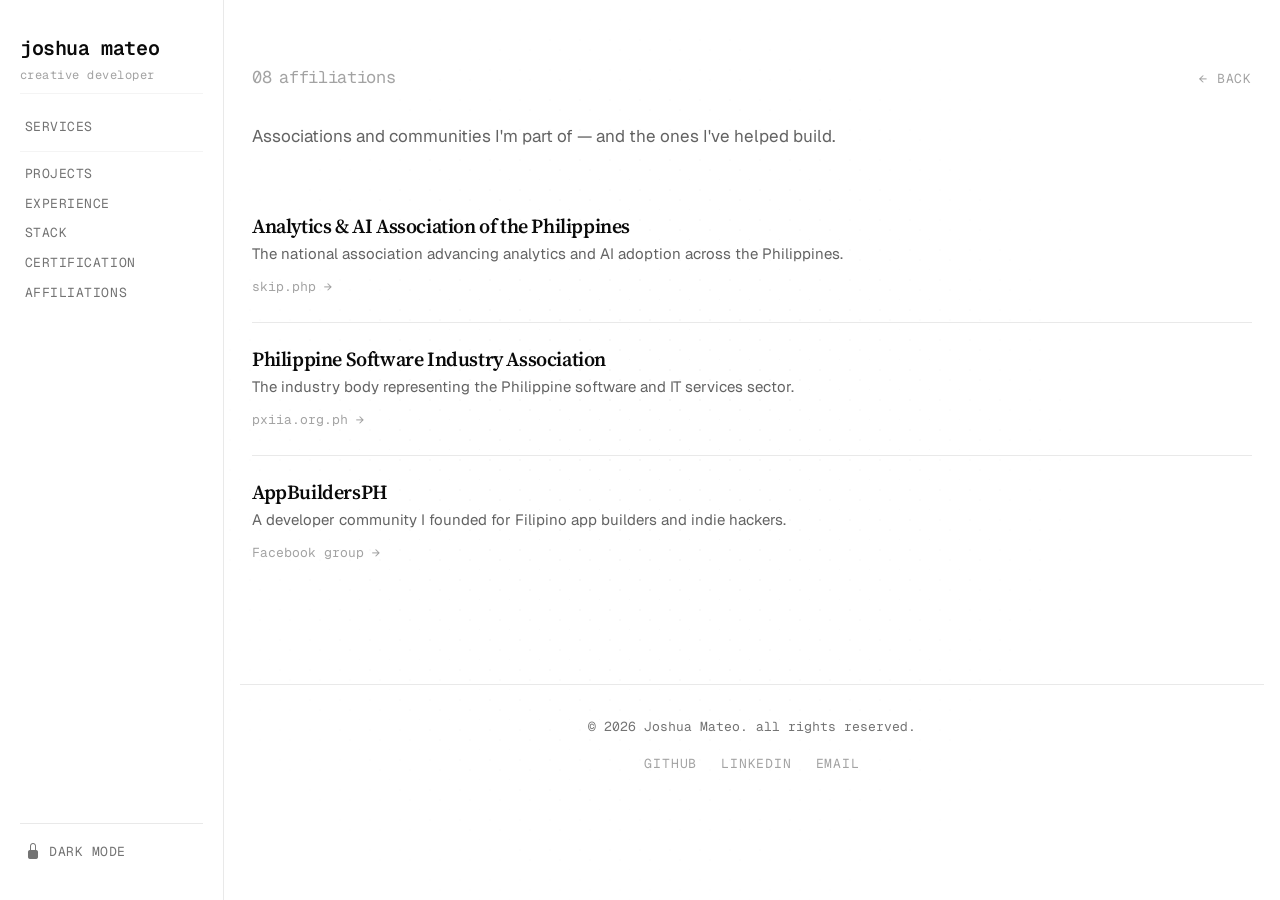
==== affiliations.html @ 013f0889 "Initial commit" ====
<!DOCTYPE html>
<html lang="en" data-bs-theme="light">
<head>
    <meta charset="UTF-8" />
    <meta name="viewport" content="width=device-width, initial-scale=1.0" />
    <title>Affiliations — Joshua Mateo</title>

    <!-- Bootstrap 5 CSS (CDN) -->
    <link href="https://cdn.jsdelivr.net/npm/bootstrap@5.3.2/dist/css/bootstrap.min.css" rel="stylesheet" />
    <!-- Bootstrap Icons -->
    <link href="https://cdn.jsdelivr.net/npm/bootstrap-icons@1.11.3/font/bootstrap-icons.css" rel="stylesheet" />
    <!-- Google Fonts -->
    <link href="https://fonts.googleapis.com/css2?family=Geist:wght@400;500;600&family=Geist+Mono:wght@400;500&family=Source+Serif+4:wght@400;500;600&display=swap" rel="stylesheet" />

    <!-- Custom CSS -->
    <link href="./style.css" rel="stylesheet" />

    <style>
        /* Affiliations page specific styles */
        .affiliation-item {
            padding: 1.5rem 0;
            border-bottom: 1px solid var(--gray-200);
        }
        .affiliation-item:last-child {
            border-bottom: none;
        }
        .affiliation-item h3 {
            font-family: var(--font-serif);
            font-size: var(--text-xl);
            font-weight: 600;
            margin-bottom: 0.25rem;
            color: var(--ink);
        }
        .affiliation-item p {
            color: var(--gray-600);
            font-size: var(--text-base);
            margin-bottom: 0.5rem;
            max-width: 600px;
        }
        .affiliation-item .aff-link {
            font-family: var(--font-mono);
            font-size: var(--text-sm);
            color: var(--gray-400);
            text-decoration: none;
            transition: color 0.15s ease;
        }
        .affiliation-item .aff-link:hover {
            color: var(--ink);
            text-decoration: underline;
        }
        [data-bs-theme="dark"] .affiliation-item {
            border-bottom-color: var(--gray-200);
        }
        [data-bs-theme="dark"] .affiliation-item p {
            color: var(--gray-500);
        }
    </style>
</head>
<body>

    <!-- ============================================================
    SKIP LINK
    ============================================================ -->
    <a href="#main-content" class="skip-link">Skip to content</a>

    <!-- ============================================================
    SIDEBAR NAVIGATION – LOADED FROM navbar.html
    ============================================================ -->
    <div id="navbar-container"></div>

    <!-- ============================================================
    MOBILE HEADER (visible <1024px)
    ============================================================ -->
    <header class="mobile-header d-lg-none">
        <div class="header-inner">
            <button class="hamburger" id="hamburgerBtn" aria-label="Toggle navigation">
                <span></span>
                <span></span>
                <span></span>
            </button>
            <span class="header-brand">Joshua Mateo</span>
        </div>
    </header>

    <!-- ============================================================
    MOBILE MENU OVERLAY (left-aligned) – clean, no numbers
    ============================================================ -->
    <div class="mobile-menu" id="mobileMenu">
        <div class="mobile-menu-inner">
            <div class="mobile-brand">
                <span class="brand-name">Joshua Mateo</span>
                <span class="brand-sub">creative developer</span>
            </div>
            <hr class="mobile-divider" />
            <a href="./index.html#about" class="nav-link" data-section="about">ABOUT</a>
            <a href="./index.html#resources" class="nav-link" data-section="resources">RESOURCES</a>
            <a href="./index.html#collabs" class="nav-link" data-section="collabs">COLLABS</a>
            <a href="./index.html#consulting" class="nav-link" data-section="consulting">CONSULTING</a>
            <hr class="mobile-divider" />
            <a href="./projects.html" class="nav-link" data-section="projects">PROJECTS</a>
            <a href="./experience.html" class="nav-link" data-section="experience">EXPERIENCE</a>
            <a href="./stack.html" class="nav-link" data-section="stack">STACK</a>
            <a href="./certifications.html" class="nav-link" data-section="certifications">CERTIFICATION</a>
            <a href="./affiliations.html" class="nav-link active" data-section="affiliations">AFFILIATIONS</a>
            <hr class="mobile-divider" />
            <button class="mobile-theme-toggle" id="mobileThemeToggle" aria-label="Toggle dark mode">
                <i class="bi bi-lock-fill" id="mobileThemeIcon"></i>
                <span class="ms-2">DARK MODE</span>
            </button>
        </div>
    </div>

    <!-- ============================================================
    MAIN CONTENT
    ============================================================ -->
    <main id="main-content" class="main-content">

        <section id="affiliations-page" class="section">
            <div class="container">
                <div class="section-header">
                    <span class="section-number">08</span>
                    <span class="section-title">affiliations</span>
                    <a href="./index.html#affiliations" class="section-link ms-auto">← BACK</a>
                </div>

                <div class="animate-in">
                    <p class="lead-bio" style="max-width: 720px; margin-bottom: 2.5rem;">
                        Associations and communities I'm part of — and the ones I've helped build.
                    </p>

                    <!-- Affiliation 1 -->
                    <div class="affiliation-item">
                        <h3>Analytics &amp; AI Association of the Philippines</h3>
                        <p>
                            The national association advancing analytics and AI adoption across the Philippines.
                        </p>
                        <a href="#" class="aff-link">skip.php →</a>
                    </div>

                    <!-- Affiliation 2 -->
                    <div class="affiliation-item">
                        <h3>Philippine Software Industry Association</h3>
                        <p>
                            The industry body representing the Philippine software and IT services sector.
                        </p>
                        <a href="#" class="aff-link">pxiia.org.ph →</a>
                    </div>

                    <!-- Affiliation 3 -->
                    <div class="affiliation-item">
                        <h3>AppBuildersPH</h3>
                        <p>
                            A developer community I founded for Filipino app builders and indie hackers.
                        </p>
                        <a href="#" class="aff-link">Facebook group →</a>
                    </div>

                </div>
            </div>
        </section>

        <!-- ============================================================
        FOOTER
        ============================================================ -->
        <footer class="site-footer">
            <div class="container">
                <p class="footer-text">© 2026 Joshua Mateo. all rights reserved.</p>
                <div class="footer-links">
                    <a href="https://github.com/Wieze" target="_blank" class="footer-link">github</a>
                    <a href="https://www.linkedin.com/in/joshua-joel-mateo-208509399/" target="_blank" class="footer-link">linkedin</a>
                    <a href="mailto:mateojoshuajoel@gmail.com" class="footer-link">email</a>
                </div>
            </div>
        </footer>

    </main>

    <!-- Bootstrap JS Bundle (CDN) -->
    <script src="https://cdn.jsdelivr.net/npm/bootstrap@5.3.2/dist/js/bootstrap.bundle.min.js"></script>
    <!-- Custom JavaScript -->
    <script src="./script.js"></script>

    <!-- ============================================================
    LOAD SIDEBAR FROM navbar.html
    ============================================================ -->
    <script>
        document.addEventListener('DOMContentLoaded', function() {
            fetch('./navbar.html')
                .then(response => response.text())
                .then(data => {
                    document.getElementById('navbar-container').innerHTML = data;
                    if (typeof window.reinitTheme === 'function') {
                        window.reinitTheme();
                    }
                })
                .catch(error => console.error('Error loading navbar:', error));
        });
    </script>

</body>
</html>
---- style.css ----
/* ============================================================
   Design Tokens (CSS Variables)
   ============================================================ */
:root {
    --background: #ffffff;
    --ink: #0a0a0a;
    --gray-50: #fafafa;
    --gray-100: #f5f5f5;
    --gray-200: #e9e9e9;
    --gray-300: #d4d4d4;
    --gray-400: #a3a3a3;
    --gray-500: #737373;
    --gray-600: #636363;
    --gray-700: #535353;
    --gray-800: #434343;
    --gray-900: #333333;
    --gray-950: #1a1a1a;

    --background-dark: #0c0c0f;
    --ink-dark: #f4f4f5;
    --gray-50-dark: #18181b;
    --gray-100-dark: #1e1e22;
    --gray-200-dark: #2a2a30;
    --gray-300-dark: #3a3a42;
    --gray-400-dark: #8a8a92;
    --gray-500-dark: #a0a0a8;
    --gray-600-dark: #b0b0b8;
    --gray-700-dark: #c0c0c8;
    --gray-800-dark: #d0d0d8;
    --gray-900-dark: #e0e0e8;
    --gray-950-dark: #f0f0f8;

    --font-body: 'Geist', system-ui, sans-serif;
    --font-mono: 'Geist Mono', ui-monospace, monospace;
    --font-display: 'Geist Pixel', 'Geist Mono', monospace;
    --font-serif: 'Source Serif 4', Georgia, serif;

    --text-xs: 0.75rem;
    --text-sm: 0.8125rem;
    --text-base: 0.9375rem;
    --text-lg: 1.0625rem;
    --text-xl: 1.25rem;
    --text-2xl: 1.5rem;
    --text-3xl: 1.875rem;
    --text-5xl: 3rem;
}

/* Dark mode */
.dark {
    --background: var(--background-dark);
    --ink: var(--ink-dark);
    --gray-50: var(--gray-50-dark);
    --gray-100: var(--gray-100-dark);
    --gray-200: var(--gray-200-dark);
    --gray-300: var(--gray-300-dark);
    --gray-400: var(--gray-400-dark);
    --gray-500: var(--gray-500-dark);
    --gray-600: var(--gray-600-dark);
    --gray-700: var(--gray-700-dark);
    --gray-800: var(--gray-800-dark);
    --gray-900: var(--gray-900-dark);
    --gray-950: var(--gray-950-dark);
}

/* ============================================================
   Reset & Base
   ============================================================ */
*,
*::before,
*::after {
    box-sizing: border-box;
    margin: 0;
    padding: 0;
}

html {
    font-size: 16px;
    scroll-behavior: smooth;
}

body {
    font-family: var(--font-body);
    font-size: var(--text-base);
    line-height: 1.6;
    background-color: var(--background);
    color: var(--ink);
    min-height: 100vh;
    transition: background-color 0.5s, color 0.5s;
}

body::before {
    content: '';
    position: fixed;
    inset: 0;
    pointer-events: none;
    background-image:
        radial-gradient(circle at 10px 10px, var(--ink) 1px, transparent 1px),
        radial-gradient(circle at 20px 20px, var(--ink) 1px, transparent 1px),
        radial-gradient(circle at 30px 30px, var(--ink) 1px, transparent 1px);
    background-size: 30px 30px;
    opacity: 0.03;
    z-index: -1;
    mask-image: radial-gradient(circle at center, black 0%, transparent 70%);
    transition: opacity 0.5s;
}

.dark body::before {
    background-image:
        radial-gradient(circle at 10px 10px, var(--ink-dark) 1px, transparent 1px),
        radial-gradient(circle at 20px 20px, var(--ink-dark) 1px, transparent 1px),
        radial-gradient(circle at 30px 30px, var(--ink-dark) 1px, transparent 1px);
    opacity: 0.02;
}

h1,
h2,
h3,
h4,
h5,
h6 {
    font-weight: 600;
    line-height: 1.2;
    letter-spacing: -0.02em;
}

h1 {
    font-size: var(--text-5xl);
    font-family: var(--font-display);
    text-transform: lowercase;
    letter-spacing: -0.03em;
}

h2 {
    font-size: var(--text-2xl);
    font-family: var(--font-serif);
}

a {
    color: var(--ink);
    text-decoration: underline;
    text-underline-offset: 2px;
    text-decoration-thickness: 0.5px;
    transition: text-decoration-thickness 0.2s;
}

a:hover {
    text-decoration-thickness: 1px;
}

.label {
    font-family: var(--font-mono);
    font-size: var(--text-xs);
    text-transform: uppercase;
    letter-spacing: 0.0625em;
    font-weight: 500;
}

.label-muted {
    color: var(--gray-400);
}

/* ============================================================
   Skip Link
   ============================================================ */
.skip-link {
    position: absolute;
    top: -40px;
    left: 0;
    background: var(--background);
    color: var(--ink);
    padding: 0.25rem 0.5rem;
    border-radius: 4px;
    z-index: 1000;
    transition: top 0.2s;
}

.skip-link:focus {
    top: 0;
}

/* ============================================================
   SIDEBAR NAVIGATION – compressed, clean
   ============================================================ */
.sidebar-nav {
    position: fixed;
    left: 0;
    top: 0;
    height: 100vh;
    width: 14rem;
    background-color: var(--background);
    border-right: 1px solid var(--gray-200);
    padding: 2rem 1.25rem;
    display: flex;
    flex-direction: column;
    z-index: 1000;
    transition: background-color 0.5s, border-color 0.5s;
    overflow-y: auto;
}

/* Brand */
.sidebar-brand {
    margin-bottom: 0.75rem;
}

.brand-name {
    font-family: var(--font-display);
    font-size: var(--text-xl);
    font-weight: 600;
    letter-spacing: -0.02em;
    display: block;
    text-transform: lowercase;
}

.brand-sub {
    font-family: var(--font-mono);
    font-size: var(--text-xs);
    color: var(--gray-400);
    display: block;
    margin-top: 0.1rem;
    text-transform: lowercase;
    letter-spacing: 0.04em;
}

.sidebar-divider {
    border: none;
    border-top: 1px solid var(--gray-200);
    margin: 0.5rem 0;
    opacity: 0.5;
}

/* Navigation links – compressed */
.sidebar-links {
    display: flex;
    flex-direction: column;
    gap: 0.15rem;
}

.sidebar-links .nav-link {
    font-family: var(--font-mono);
    font-size: var(--text-sm);
    letter-spacing: 0.04em;
    color: var(--gray-500);
    text-decoration: none;
    padding: 0.2rem 0.3rem;
    border-radius: 3px;
    transition: background-color 0.2s, color 0.2s;
    display: block;
    text-transform: uppercase;
}

.sidebar-links .nav-link:hover {
    background-color: var(--gray-50);
    color: var(--ink);
}

.sidebar-links .nav-link.active {
    color: var(--ink);
    background-color: var(--gray-50);
    position: relative;
}

.sidebar-links .nav-link.active::before {
    content: '';
    position: absolute;
    left: -0.5rem;
    top: 50%;
    transform: translateY(-50%);
    width: 2px;
    height: 0.9rem;
    background-color: var(--ink);
}

.primary-links {
    margin-bottom: 0.1rem;
}

.secondary-links {
    margin-top: 0.1rem;
}

/* Sidebar footer – only dark mode toggle */
.sidebar-footer {
    margin-top: auto;
    padding-top: 0.75rem;
    border-top: 1px solid var(--gray-200);
}

.sidebar-theme-toggle {
    background: none;
    border: none;
    color: var(--gray-500);
    font-family: var(--font-mono);
    font-size: var(--text-sm);
    letter-spacing: 0.04em;
    display: flex;
    align-items: center;
    padding: 0.2rem 0.3rem;
    border-radius: 3px;
    cursor: pointer;
    transition: background-color 0.2s, color 0.2s;
    width: 100%;
    text-transform: uppercase;
}

.sidebar-theme-toggle:hover {
    background-color: var(--gray-50);
    color: var(--ink);
}

.sidebar-theme-toggle i {
    font-size: 1rem;
}

/* ============================================================
   Mobile Header & Hamburger
   ============================================================ */
.mobile-header {
    position: fixed;
    top: 0;
    left: 0;
    right: 0;
    height: 3.5rem;
    background-color: var(--background);
    border-bottom: 1px solid var(--gray-200);
    z-index: 1000;
    display: flex;
    align-items: center;
    padding: 0 1rem;
    transition: background-color 0.5s, border-color 0.5s;
}

.header-inner {
    display: flex;
    align-items: center;
    gap: 1rem;
    width: 100%;
}

.hamburger {
    display: flex;
    flex-direction: column;
    gap: 4px;
    background: none;
    border: none;
    cursor: pointer;
    padding: 0.25rem;
}

.hamburger span {
    display: block;
    width: 1.5rem;
    height: 2px;
    background-color: var(--ink);
    transition: transform 0.3s, opacity 0.3s;
}

.hamburger.open span:nth-child(1) {
    transform: translateY(6px) rotate(45deg);
}

.hamburger.open span:nth-child(2) {
    opacity: 0;
}

.hamburger.open span:nth-child(3) {
    transform: translateY(-6px) rotate(-45deg);
}

.header-brand {
    font-family: var(--font-mono);
    font-size: var(--text-sm);
    text-transform: uppercase;
    letter-spacing: 0.0625em;
    color: var(--ink);
    font-weight: 500;
}

/* ============================================================
   Mobile Menu Overlay
   ============================================================ */
.mobile-menu {
    position: fixed;
    top: 0;
    left: 0;
    right: 0;
    bottom: 0;
    background-color: var(--background);
    backdrop-filter: blur(8px);
    z-index: 999;
    display: flex;
    align-items: center;
    justify-content: flex-start;
    padding: 4rem 2rem;
    transform: translateY(-100%);
    transition: transform 0.35s cubic-bezier(0.16, 1, 0.3, 1);
}

.mobile-menu.active {
    transform: translateY(0);
}

.mobile-menu-inner {
    display: flex;
    flex-direction: column;
    gap: 1.5rem;
    align-items: flex-start;
    width: 100%;
    max-width: 20rem;
}

.mobile-brand {
    margin-bottom: 0.5rem;
}

.mobile-brand .brand-name {
    font-family: var(--font-display);
    font-size: var(--text-2xl);
    font-weight: 600;
    letter-spacing: -0.02em;
    display: block;
    text-transform: lowercase;
}

.mobile-brand .brand-sub {
    font-family: var(--font-mono);
    font-size: var(--text-sm);
    color: var(--gray-400);
    display: block;
}

.mobile-divider {
    width: 100%;
    border: none;
    border-top: 1px solid var(--gray-200);
    margin: 0.4rem 0;
    opacity: 0.4;
}

.mobile-menu .nav-link {
    font-family: var(--font-mono);
    font-size: var(--text-base);
    letter-spacing: 0.04em;
    color: var(--gray-500);
    text-decoration: none;
    padding: 0.2rem 0;
    display: block;
    text-transform: uppercase;
}

.mobile-menu .nav-link:hover,
.mobile-menu .nav-link.active {
    color: var(--ink);
}

.mobile-theme-toggle {
    background: none;
    border: none;
    color: var(--gray-500);
    font-family: var(--font-mono);
    font-size: var(--text-sm);
    letter-spacing: 0.04em;
    display: flex;
    align-items: center;
    gap: 0.5rem;
    padding: 0.2rem 0;
    cursor: pointer;
    transition: color 0.2s;
    text-transform: uppercase;
    margin-top: 0.25rem;
}

.mobile-theme-toggle:hover {
    color: var(--ink);
}

.mobile-theme-toggle i {
    font-size: 1rem;
}

/* ============================================================
   Main Content
   ============================================================ */
.main-content {
    margin-left: 14rem;
    padding: 0 1rem 2rem;
    transition: margin-left 0.3s;
}

@media (max-width: 1023px) {
    .sidebar-nav {
        display: none !important;
    }
    .main-content {
        margin-left: 0 !important;
        padding-top: 4.5rem;
    }
}

/* ============================================================
   Sections
   ============================================================ */
.section {
    padding: 4rem 0;
    border-bottom: 1px solid var(--gray-200);
}

.section:last-of-type {
    border-bottom: none;
}

.section-header {
    display: flex;
    align-items: baseline;
    gap: 0.5rem;
    margin-bottom: 2rem;
    font-family: var(--font-display);
    font-size: var(--text-lg);
    color: var(--gray-400);
    text-transform: lowercase;
    flex-wrap: wrap;
}

.section-number {
    font-family: var(--font-display);
    font-size: var(--text-lg);
    letter-spacing: -0.02em;
}

.section-title {
    font-family: var(--font-display);
    font-size: var(--text-lg);
    letter-spacing: -0.02em;
}

.section-link {
    font-family: var(--font-mono);
    font-size: var(--text-sm);
    text-transform: uppercase;
    letter-spacing: 0.0625em;
    color: var(--gray-400);
    text-decoration: none;
    margin-left: auto;
}

.section-link:hover {
    color: var(--ink);
}

/* ============================================================
   Profile Image (Black & White)
   ============================================================ */
.profile-image-wrapper {
    margin-bottom: 1.5rem;
    display: flex;
    justify-content: flex-start;
}

.profile-image {
    width: 120px;
    height: 120px;
    border-radius: 50%;
    object-fit: cover;
    filter: grayscale(100%);
    border: 2px solid var(--gray-200);
    transition: filter 0.3s ease, border-color 0.3s ease;
}

.profile-image:hover {
    filter: grayscale(0%);
    border-color: var(--ink);
}

@media (max-width: 640px) {
    .profile-image {
        width: 90px;
        height: 90px;
    }
    .profile-image-wrapper {
        justify-content: center;
    }
}

/* ============================================================
   About
   ============================================================ */
.display-name {
    font-size: var(--text-5xl);
    font-family: var(--font-display);
    text-transform: lowercase;
    letter-spacing: -0.03em;
    margin-bottom: 0.25rem;
}

.lead-bio {
    font-size: var(--text-lg);
    font-weight: 400;
    color: var(--gray-600);
}

.social-links {
    display: flex;
    gap: 1rem;
}

.social-link {
    font-size: 1.5rem;
    color: var(--gray-500);
    transition: color 0.2s;
}

.social-link:hover {
    color: var(--ink);
}

/* ============================================================
   Stats Row
   ============================================================ */
.stats-row {
    display: flex;
    align-items: stretch;
    gap: 1.5rem;
    flex-wrap: wrap;
    border-top: 1px solid var(--gray-200);
    border-bottom: 1px solid var(--gray-200);
    padding: 1.5rem 0;
}

.stat-item {
    display: flex;
    flex-direction: column;
    align-items: center;
    flex: 1;
    min-width: 80px;
}

.stat-number {
    font-family: var(--font-display);
    font-size: 2rem;
    letter-spacing: -0.02em;
    line-height: 1;
}

.stat-label {
    font-family: var(--font-mono);
    font-size: var(--text-xs);
    text-transform: uppercase;
    letter-spacing: 0.0625em;
    color: var(--gray-400);
}

.stat-divider {
    width: 1px;
    background-color: var(--gray-200);
    align-self: stretch;
}

/* ============================================================
   Blog Posts
   ============================================================ */
.post-card {
    border-bottom: 1px solid var(--gray-200);
    padding: 1.5rem 0;
}

.post-card:last-child {
    border-bottom: none;
}

.post-title {
    font-size: var(--text-xl);
    font-family: var(--font-serif);
    font-weight: 600;
    line-height: 1.3;
    margin-bottom: 0.25rem;
}

.post-excerpt {
    color: var(--gray-600);
    margin-bottom: 0.5rem;
}

.post-meta .date {
    font-family: var(--font-mono);
    font-size: var(--text-xs);
    color: var(--gray-400);
}

/* ============================================================
   Projects
   ============================================================ */
.project-card {
    background-color: var(--gray-50);
    border: 1px solid var(--gray-200);
    border-radius: 16px;
    padding: 1.5rem;
    transition: box-shadow 0.35s, transform 0.35s;
}

.project-card:hover {
    box-shadow: 0 8px 22px -14px rgba(0, 0, 0, 0.25);
    transform: translateY(-2px);
}

.project-title {
    font-size: var(--text-2xl);
    font-family: var(--font-serif);
}

.project-desc {
    color: var(--gray-600);
    margin: 0.5rem 0 1rem;
}

.project-badge {
    display: inline-block;
    background-color: var(--background);
    border: 1px solid var(--gray-200);
    border-radius: 9999px;
    padding: 0.1rem 0.75rem;
    margin-right: 0.25rem;
    margin-bottom: 0.25rem;
    font-size: var(--text-xs);
    font-family: var(--font-mono);
    text-transform: uppercase;
    letter-spacing: 0.0625em;
    color: var(--gray-500);
}

.project-links .btn {
    font-family: var(--font-mono);
    font-size: var(--text-sm);
    border-radius: 6px;
    margin-right: 0.5rem;
    margin-bottom: 0.5rem;
}

/* ============================================================
   Experience Table
   ============================================================ */
.experience-table {
    font-family: var(--font-mono);
    font-size: var(--text-sm);
    border-collapse: collapse;
}

.experience-table th {
    color: var(--gray-400);
    text-transform: uppercase;
    letter-spacing: 0.0625em;
    font-weight: 500;
    border-bottom: 1px solid var(--gray-200);
}

.experience-table td {
    border-bottom: 1px solid var(--gray-100);
    padding: 0.5rem 0;
}

.history-list {
    list-style: none;
    padding-left: 0;
}

.history-list li {
    padding: 0.25rem 0;
    font-size: var(--text-sm);
}

.history-list .company {
    font-weight: 500;
}

/* ============================================================
   Stack Tags
   ============================================================ */
.stack-tags {
    display: flex;
    flex-wrap: wrap;
    gap: 0.5rem;
}

.stack-tag {
    background-color: var(--gray-50);
    border: 1px solid var(--gray-200);
    border-radius: 9999px;
    padding: 0.25rem 1rem;
    font-family: var(--font-mono);
    font-size: var(--text-sm);
    color: var(--ink);
}

/* ============================================================
   Certifications
   ============================================================ */
.cert-card {
    background-color: var(--gray-50);
    border: 1px solid var(--gray-200);
    border-radius: 12px;
    padding: 1rem;
    height: 100%;
    display: flex;
    flex-direction: column;
}

.cert-name {
    font-weight: 500;
    font-size: var(--text-base);
}

.cert-issuer {
    font-family: var(--font-mono);
    font-size: var(--text-xs);
    text-transform: uppercase;
    letter-spacing: 0.0625em;
    color: var(--gray-400);
    margin: 0.25rem 0;
}

.cert-verify {
    font-family: var(--font-mono);
    font-size: var(--text-sm);
    color: var(--gray-500);
    text-decoration: none;
    margin-top: auto;
}

.cert-verify:hover {
    color: var(--ink);
}

/* ============================================================
   Recommendations
   ============================================================ */
.rec-card {
    background-color: var(--gray-50);
    border: 1px solid var(--gray-200);
    border-radius: 12px;
    padding: 1rem;
    height: 100%;
}

.rec-text {
    font-style: italic;
    color: var(--gray-600);
    font-size: var(--text-sm);
}

.rec-author {
    display: block;
    font-weight: 500;
    margin-top: 0.5rem;
}

.rec-role {
    font-family: var(--font-mono);
    font-size: var(--text-xs);
    color: var(--gray-400);
}

/* ============================================================
   Affiliations
   ============================================================ */
.affil-card {
    background-color: var(--gray-50);
    border: 1px solid var(--gray-200);
    border-radius: 12px;
    padding: 0.75rem 1.25rem;
    display: inline-flex;
    align-items: baseline;
    gap: 0.5rem;
    flex-wrap: wrap;
}

.affil-name {
    font-weight: 500;
}

.affil-badge {
    font-family: var(--font-mono);
    font-size: var(--text-xs);
    text-transform: uppercase;
    letter-spacing: 0.0625em;
    color: var(--gray-400);
}

.affil-role {
    font-family: var(--font-mono);
    font-size: var(--text-xs);
    text-transform: uppercase;
    letter-spacing: 0.0625em;
    color: var(--gray-400);
}

/* ============================================================
   GitHub
   ============================================================ */
.github-card {
    background-color: var(--gray-50);
    border: 1px solid var(--gray-200);
    border-radius: 16px;
    padding: 1.5rem;
    display: flex;
    flex-direction: column;
    align-items: center;
}

.github-header {
    display: flex;
    align-items: center;
    gap: 0.5rem;
    font-size: var(--text-lg);
}

.github-header i {
    font-size: 2rem;
}

.github-handle {
    font-family: var(--font-mono);
    font-weight: 500;
}

.github-stat {
    font-family: var(--font-mono);
    font-size: var(--text-sm);
    color: var(--gray-500);
    margin-top: 0.5rem;
}

/* ============================================================
   Footer
   ============================================================ */
.site-footer {
    text-align: center;
    padding: 2rem 0;
    border-top: 1px solid var(--gray-200);
    margin-top: 2rem;
}

.footer-text {
    font-family: var(--font-mono);
    font-size: var(--text-sm);
    color: var(--gray-500);
}

.footer-links {
    display: flex;
    justify-content: center;
    gap: 1.5rem;
    margin-top: 0.5rem;
}

.footer-link {
    font-family: var(--font-mono);
    font-size: var(--text-sm);
    text-transform: uppercase;
    letter-spacing: 0.0625em;
    color: var(--gray-400);
    text-decoration: none;
}

.footer-link:hover {
    color: var(--ink);
}

/* ============================================================
   Entrance Animation
   ============================================================ */
.animate-in {
    opacity: 0;
    transform: translateY(20px);
    animation: fadeUp 700ms cubic-bezier(0.16, 1, 0.3, 1) forwards;
}

@keyframes fadeUp {
    0% {
        opacity: 0;
        transform: translateY(20px);
    }
    100% {
        opacity: 1;
        transform: translateY(0);
    }
}

/* ============================================================
   Reduced Motion
   ============================================================ */
@media (prefers-reduced-motion: reduce) {
    *,
    *::before,
    *::after {
        animation-duration: 0.01ms !important;
        transition-duration: 0.01ms !important;
    }
    .animate-in {
        opacity: 1;
        transform: translateY(0);
        animation: none;
    }
}

/* ============================================================
   Credly Badges
   ============================================================ */
.credentials-section {
    text-align: center;
}

.badges-wrapper {
    display: flex;
    flex-wrap: wrap;
    justify-content: center;
    align-items: center;
    gap: 2rem;
}

.badges-wrapper > div {
    display: flex;
    justify-content: center;
    align-items: center;
    background: var(--background);
    border-radius: 12px;
    padding: 0.5rem;
    transition: transform 0.3s ease, box-shadow 0.3s ease;
}

.badges-wrapper > div:hover {
    transform: translateY(-4px);
    box-shadow: 0 8px 22px -14px rgba(0, 0, 0, 0.25);
}

.dark .badges-wrapper > div {
    background: var(--gray-50);
    border: 1px solid var(--gray-200);
}

@media (max-width: 640px) {
    .badges-wrapper {
        gap: 1rem;
    }
    .badges-wrapper > div {
        transform: scale(0.9);
    }
    .badges-wrapper > div:hover {
        transform: scale(0.9) translateY(-4px);
    }
}

/* ============================================================
   Marquee / Badges Scroller
   ============================================================ */
.marquee-wrapper {
    overflow: hidden;
    white-space: nowrap;
    width: 100%;
}

.marquee-track {
    display: inline-flex;
    gap: 4rem;
    animation: scrollBadges 18s linear infinite;
    will-change: transform;
}

@keyframes scrollBadges {
    0% {
        transform: translateX(0);
    }
    100% {
        transform: translateX(-50%);
    }
}

/* ============================================================
   Dark Mode Adjustments
   ============================================================ */
.dark .sidebar-nav {
    border-right-color: var(--gray-200);
}

.dark .sidebar-links .nav-link:hover,
.dark .sidebar-links .nav-link.active {
    background-color: var(--gray-50);
}

.dark .sidebar-theme-toggle:hover {
    background-color: var(--gray-50);
}

/* Modal carousel controls – themed */
.modal .carousel-control-prev-icon,
.modal .carousel-control-next-icon {
    background-color: rgba(0, 0, 0, 0.4);
    border-radius: 50%;
    padding: 1.5rem;
    background-size: 50%;
}
[data-bs-theme="dark"] .modal .carousel-control-prev-icon,
[data-bs-theme="dark"] .modal .carousel-control-next-icon {
    background-color: rgba(255, 255, 255, 0.3);
}
.modal .carousel-item {
    background: var(--bs-secondary-bg);
    border-radius: 0.5rem;
    min-height: 180px;
    display: flex;
    align-items: center;
    justify-content: center;
    padding: 2rem 1rem;
    text-align: center;
}
.modal .carousel-item h6 {
    color: var(--bs-body-color);
    font-weight: 500;
}
.modal .carousel-item p {
    color: var(--bs-secondary-color);
    max-width: 400px;
    margin: 0 auto;
}
/* ============================================================
   Experience Table – clean, no scroll, light gray hover
   ============================================================ */
.experience-table {
    font-family: var(--font-mono);
    font-size: var(--text-sm);
    border-collapse: collapse;
    width: 100%;
}

.experience-table thead th {
    color: var(--gray-400);
    text-transform: uppercase;
    letter-spacing: 0.0625em;
    font-weight: 500;
    padding: 0.5rem 0.75rem 0.5rem 0;
    text-align: left;
    border-bottom: 1px solid var(--gray-200);
}

.experience-table tbody td {
    padding: 0.6rem 0.75rem 0.6rem 0;
    color: var(--ink);
    border-bottom: 1px solid var(--gray-100);
    transition: background-color 0.15s ease;
}

.experience-table tbody td:first-child {
    font-weight: 500;
    color: var(--gray-500);
    width: 80px;
}

/* Hover – only light gray background, no transform, no shadow */
.experience-table tbody tr:hover td {
    background-color: var(--gray-100);
}

/* Dark mode */
[data-bs-theme="dark"] .experience-table tbody td {
    border-bottom-color: var(--gray-200);
}

[data-bs-theme="dark"] .experience-table tbody td:first-child {
    color: var(--gray-400);
}

[data-bs-theme="dark"] .experience-table tbody tr:hover td {
    background-color: var(--gray-50);
}
.brand-link {
    text-decoration: none;
    color: inherit;
    display: block;
}
.brand-link:hover {
    color: inherit;
}
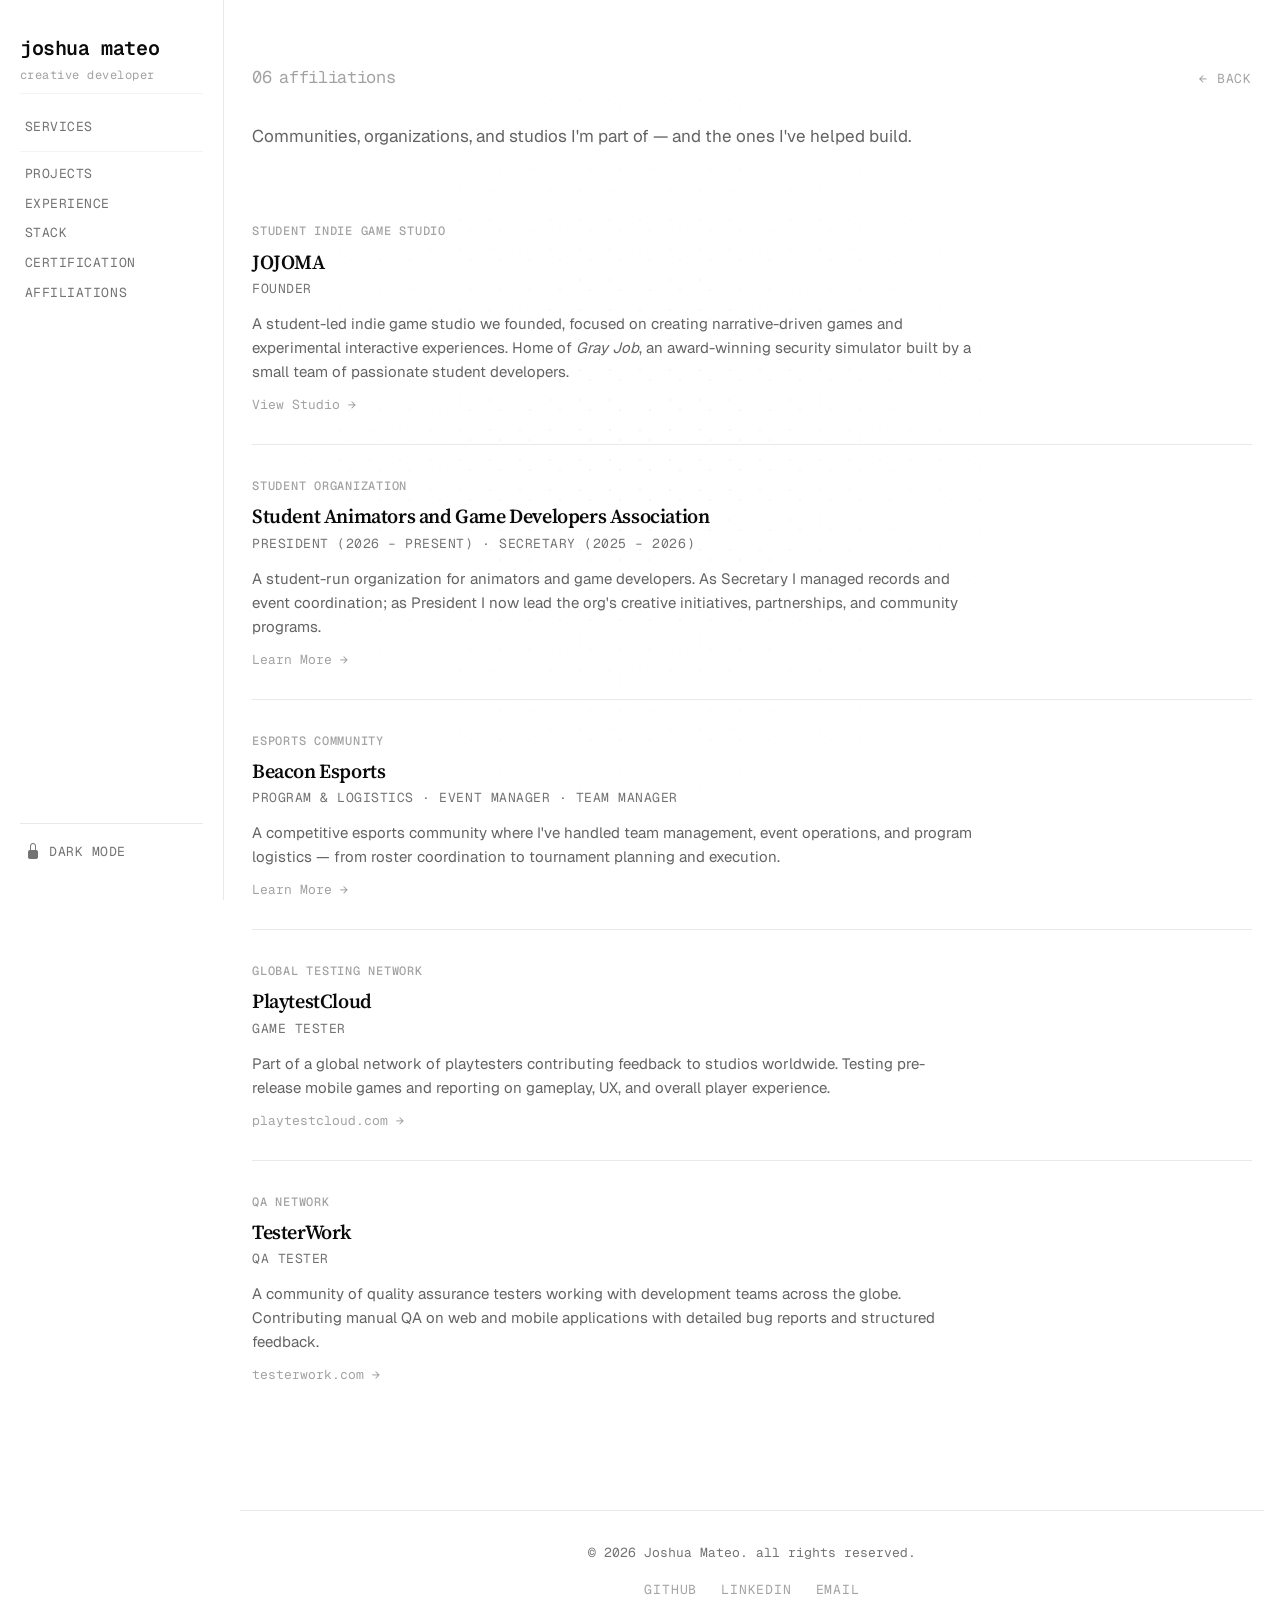
==== commit c04035e3: "aff" ====
--- a/affiliations.html
+++ b/affiliations.html
@@ -18,24 +18,43 @@
     <style>
         /* Affiliations page specific styles */
         .affiliation-item {
-            padding: 1.5rem 0;
+            padding: 1.75rem 0;
             border-bottom: 1px solid var(--gray-200);
         }
         .affiliation-item:last-child {
             border-bottom: none;
+        }
+        .affiliation-item .aff-tag {
+            font-family: var(--font-mono);
+            font-size: var(--text-xs);
+            text-transform: uppercase;
+            letter-spacing: 0.0625em;
+            color: var(--gray-400);
+            font-weight: 500;
+            display: inline-block;
+            margin-bottom: 0.5rem;
         }
         .affiliation-item h3 {
             font-family: var(--font-serif);
             font-size: var(--text-xl);
             font-weight: 600;
-            margin-bottom: 0.25rem;
+            margin-bottom: 0.35rem;
             color: var(--ink);
+        }
+        .affiliation-item .aff-role {
+            font-family: var(--font-mono);
+            font-size: var(--text-sm);
+            color: var(--gray-500);
+            text-transform: uppercase;
+            letter-spacing: 0.04em;
+            display: block;
+            margin-bottom: 0.75rem;
         }
         .affiliation-item p {
             color: var(--gray-600);
             font-size: var(--text-base);
             margin-bottom: 0.5rem;
-            max-width: 600px;
+            max-width: 720px;
         }
         .affiliation-item .aff-link {
             font-family: var(--font-mono);
@@ -69,7 +88,7 @@
     <div id="navbar-container"></div>
 
     <!-- ============================================================
-    MOBILE HEADER (visible <1024px)
+    MOBILE HEADER
     ============================================================ -->
     <header class="mobile-header d-lg-none">
         <div class="header-inner">
@@ -83,7 +102,7 @@
     </header>
 
     <!-- ============================================================
-    MOBILE MENU OVERLAY (left-aligned) – clean, no numbers
+    MOBILE MENU OVERLAY
     ============================================================ -->
     <div class="mobile-menu" id="mobileMenu">
         <div class="mobile-menu-inner">
@@ -118,41 +137,77 @@
         <section id="affiliations-page" class="section">
             <div class="container">
                 <div class="section-header">
-                    <span class="section-number">08</span>
+                    <span class="section-number">06</span>
                     <span class="section-title">affiliations</span>
                     <a href="./index.html#affiliations" class="section-link ms-auto">← BACK</a>
                 </div>
 
                 <div class="animate-in">
                     <p class="lead-bio" style="max-width: 720px; margin-bottom: 2.5rem;">
-                        Associations and communities I'm part of — and the ones I've helped build.
+                        Communities, organizations, and studios I'm part of — and the ones I've helped build.
                     </p>
 
-                    <!-- Affiliation 1 -->
-                    <div class="affiliation-item">
-                        <h3>Analytics &amp; AI Association of the Philippines</h3>
-                        <p>
-                            The national association advancing analytics and AI adoption across the Philippines.
-                        </p>
-                        <a href="#" class="aff-link">skip.php →</a>
-                    </div>
-
-                    <!-- Affiliation 2 -->
-                    <div class="affiliation-item">
-                        <h3>Philippine Software Industry Association</h3>
-                        <p>
-                            The industry body representing the Philippine software and IT services sector.
-                        </p>
-                        <a href="#" class="aff-link">pxiia.org.ph →</a>
-                    </div>
-
-                    <!-- Affiliation 3 -->
-                    <div class="affiliation-item">
-                        <h3>AppBuildersPH</h3>
-                        <p>
-                            A developer community I founded for Filipino app builders and indie hackers.
-                        </p>
-                        <a href="#" class="aff-link">Facebook group →</a>
+                    <!-- 1. JOJOMA -->
+                    <div class="affiliation-item">
+                        <span class="aff-tag">Student Indie Game Studio</span>
+                        <h3>JOJOMA</h3>
+                        <span class="aff-role">Founder</span>
+                        <p>
+                            A student-led indie game studio we founded, focused on creating narrative-driven games and
+                            experimental interactive experiences. Home of <em>Gray Job</em>, an award-winning security
+                            simulator built by a small team of passionate student developers.
+                        </p>
+                        <a href="#" class="aff-link">View Studio →</a>
+                    </div>
+
+                    <!-- 2. SAGA -->
+                    <div class="affiliation-item">
+                        <span class="aff-tag">Student Organization</span>
+                        <h3>Student Animators and Game Developers Association</h3>
+                        <span class="aff-role">President (2026 – Present) · Secretary (2025 – 2026)</span>
+                        <p>
+                            A student-run organization for animators and game developers. As Secretary I managed records
+                            and event coordination; as President I now lead the org's creative initiatives, partnerships,
+                            and community programs.
+                        </p>
+                        <a href="#" class="aff-link">Learn More →</a>
+                    </div>
+
+                    <!-- 3. Beacon Esports -->
+                    <div class="affiliation-item">
+                        <span class="aff-tag">Esports Community</span>
+                        <h3>Beacon Esports</h3>
+                        <span class="aff-role">Program &amp; Logistics · Event Manager · Team Manager</span>
+                        <p>
+                            A competitive esports community where I've handled team management, event operations, and
+                            program logistics — from roster coordination to tournament planning and execution.
+                        </p>
+                        <a href="#" class="aff-link">Learn More →</a>
+                    </div>
+
+                    <!-- 4. PlaytestCloud -->
+                    <div class="affiliation-item">
+                        <span class="aff-tag">Global Testing Network</span>
+                        <h3>PlaytestCloud</h3>
+                        <span class="aff-role">Game Tester</span>
+                        <p>
+                            Part of a global network of playtesters contributing feedback to studios worldwide. Testing
+                            pre-release mobile games and reporting on gameplay, UX, and overall player experience.
+                        </p>
+                        <a href="https://playtestcloud.com" target="_blank" class="aff-link">playtestcloud.com →</a>
+                    </div>
+
+                    <!-- 5. TesterWork -->
+                    <div class="affiliation-item">
+                        <span class="aff-tag">QA Network</span>
+                        <h3>TesterWork</h3>
+                        <span class="aff-role">QA Tester</span>
+                        <p>
+                            A community of quality assurance testers working with development teams across the globe.
+                            Contributing manual QA on web and mobile applications with detailed bug reports and
+                            structured feedback.
+                        </p>
+                        <a href="https://testerwork.com" target="_blank" class="aff-link">testerwork.com →</a>
                     </div>
 
                 </div>
@@ -175,14 +230,11 @@
 
     </main>
 
-    <!-- Bootstrap JS Bundle (CDN) -->
+    <!-- Bootstrap JS Bundle -->
     <script src="https://cdn.jsdelivr.net/npm/bootstrap@5.3.2/dist/js/bootstrap.bundle.min.js"></script>
-    <!-- Custom JavaScript -->
     <script src="./script.js"></script>
 
-    <!-- ============================================================
-    LOAD SIDEBAR FROM navbar.html
-    ============================================================ -->
+    <!-- Load sidebar -->
     <script>
         document.addEventListener('DOMContentLoaded', function() {
             fetch('./navbar.html')
